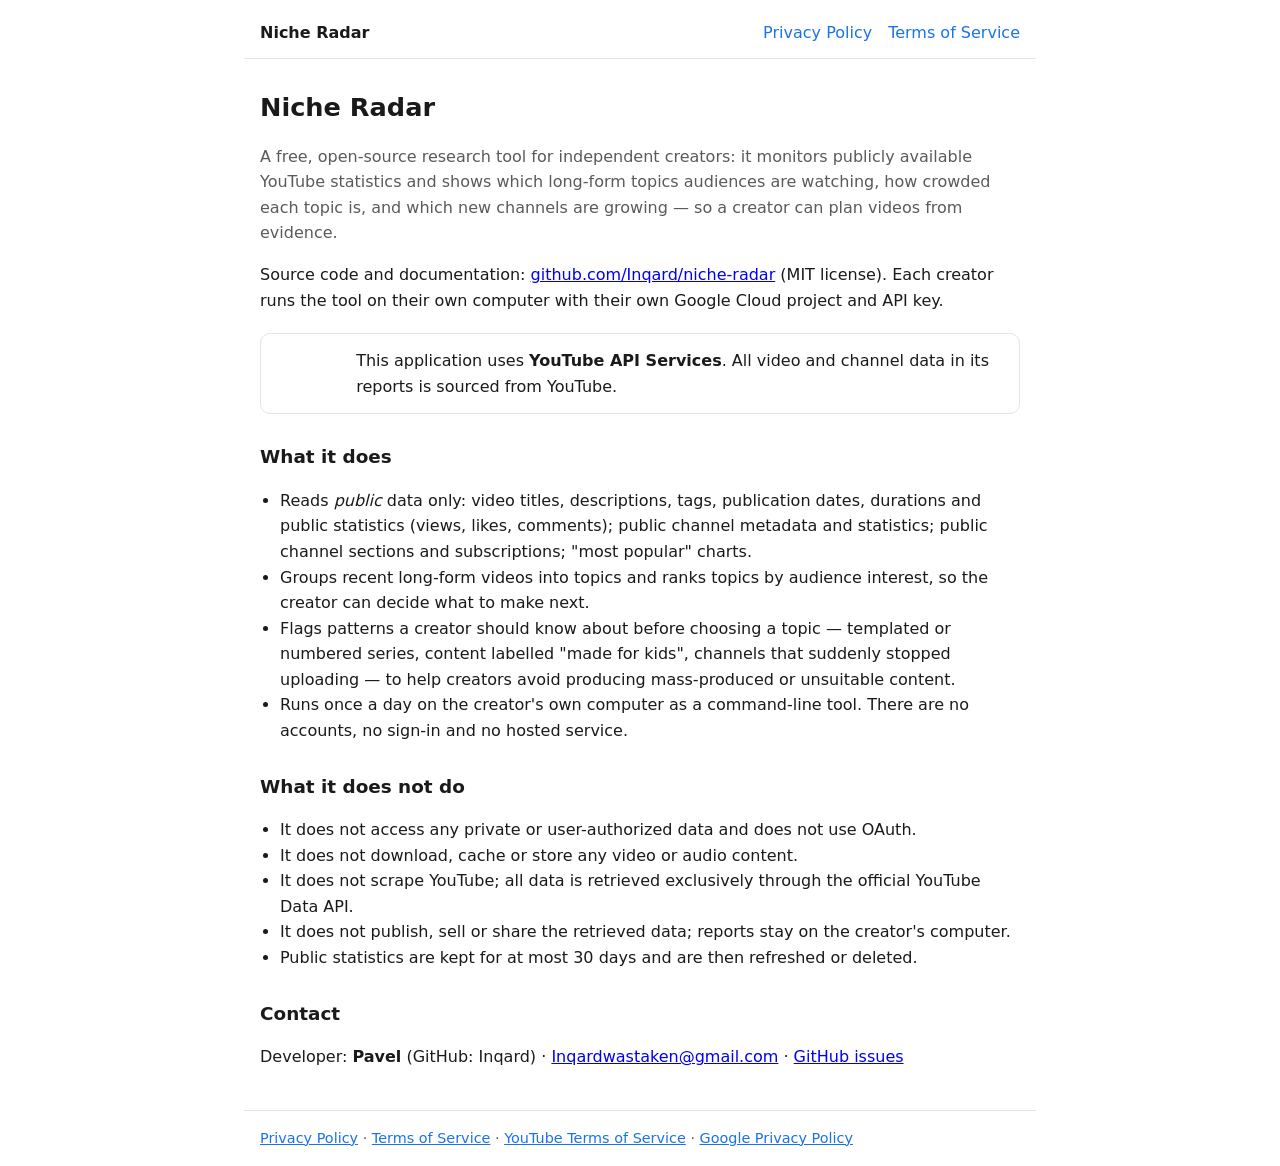
==== index.html @ ec0ed01b "Niche Radar: open-source YouTube niche research tool Public release of the radar: search + charts + " ====
<!doctype html>
<html lang="en">
<head>
  <meta charset="utf-8">
  <meta name="viewport" content="width=device-width, initial-scale=1">
  <title>Niche Radar</title>
  <style>
    :root { --bg: #ffffff; --fg: #1a1a1a; --muted: #5a5a5a; --line: #e4e4e4; --accent: #1a73e8; }
    @media (prefers-color-scheme: dark) {
      :root:not([data-theme="light"]) { --bg: #121212; --fg: #ededed; --muted: #a8a8a8; --line: #2c2c2c; --accent: #8ab4f8; }
    }
    :root[data-theme="dark"] { --bg: #121212; --fg: #ededed; --muted: #a8a8a8; --line: #2c2c2c; --accent: #8ab4f8; }
    body { margin: 0; background: var(--bg); color: var(--fg); font: 16px/1.6 system-ui, -apple-system, "Segoe UI", Roboto, sans-serif; }
    header, main, footer { max-width: 760px; margin: 0 auto; padding: 0 16px; }
    header { display: flex; justify-content: space-between; align-items: center; padding-top: 20px; padding-bottom: 12px; border-bottom: 1px solid var(--line); }
    nav a { margin-left: 16px; color: var(--accent); text-decoration: none; }
    h1 { font-size: 1.6rem; margin: 28px 0 8px; } h2 { font-size: 1.15rem; margin-top: 28px; }
    .muted { color: var(--muted); }
    .attribution { display: flex; align-items: center; gap: 12px; margin: 20px 0; padding: 14px 16px; border: 1px solid var(--line); border-radius: 10px; }
    .attribution img { height: 24px; width: auto; }
    footer { border-top: 1px solid var(--line); margin-top: 40px; padding: 16px; font-size: 0.9rem; color: var(--muted); }
    footer a { color: var(--accent); }
    ul { padding-left: 20px; }
  </style>
</head>
<body>
  <header>
    <strong>Niche Radar</strong>
    <nav><a href="privacy.html">Privacy Policy</a><a href="terms.html">Terms of Service</a></nav>
  </header>
  <main>
    <h1>Niche Radar</h1>
    <p class="muted">A free, open-source research tool for independent creators: it monitors publicly available YouTube statistics and shows which long-form topics audiences are watching, how crowded each topic is, and which new channels are growing — so a creator can plan videos from evidence.</p>
    <p>Source code and documentation: <a href="https://github.com/Inqard/niche-radar" rel="noopener">github.com/Inqard/niche-radar</a> (MIT license). Each creator runs the tool on their own computer with their own Google Cloud project and API key.</p>

    <div class="attribution">
      <!-- Branding guidelines: the app is nonfunctional without YouTube -> the official "developed with YouTube"
           logo, unmodified and clickable; light variant on light backgrounds, dark variant in dark mode.
           Source: https://developers.google.com/youtube/terms/branding-guidelines -->
      <a href="https://www.youtube.com" rel="noopener" aria-label="YouTube">
        <picture>
          <source srcset="developed-with-youtube-sentence-case-dark.png" media="(prefers-color-scheme: dark)">
          <img src="developed-with-youtube-sentence-case-light.png" alt="developed with YouTube">
        </picture>
      </a>
      <span>This application uses <strong>YouTube API Services</strong>. All video and channel data in its reports is sourced from YouTube.</span>
    </div>

    <h2>What it does</h2>
    <ul>
      <li>Reads <em>public</em> data only: video titles, descriptions, tags, publication dates, durations and public statistics (views, likes, comments); public channel metadata and statistics; public channel sections and subscriptions; "most popular" charts.</li>
      <li>Groups recent long-form videos into topics and ranks topics by audience interest, so the creator can decide what to make next.</li>
      <li>Flags patterns a creator should know about before choosing a topic — templated or numbered series, content labelled "made for kids", channels that suddenly stopped uploading — to help creators avoid producing mass-produced or unsuitable content.</li>
      <li>Runs once a day on the creator's own computer as a command-line tool. There are no accounts, no sign-in and no hosted service.</li>
    </ul>

    <h2>What it does not do</h2>
    <ul>
      <li>It does not access any private or user-authorized data and does not use OAuth.</li>
      <li>It does not download, cache or store any video or audio content.</li>
      <li>It does not scrape YouTube; all data is retrieved exclusively through the official YouTube Data API.</li>
      <li>It does not publish, sell or share the retrieved data; reports stay on the creator's computer.</li>
      <li>Public statistics are kept for at most 30 days and are then refreshed or deleted.</li>
    </ul>

    <h2>Contact</h2>
    <p>Developer: <strong>Pavel</strong> (GitHub: Inqard) · <a href="mailto:Inqardwastaken@gmail.com">Inqardwastaken@gmail.com</a> · <a href="https://github.com/Inqard/niche-radar/issues" rel="noopener">GitHub issues</a></p>
  </main>
  <footer>
    <a href="privacy.html">Privacy Policy</a> · <a href="terms.html">Terms of Service</a> ·
    <a href="https://www.youtube.com/t/terms" rel="noopener">YouTube Terms of Service</a> ·
    <a href="https://policies.google.com/privacy" rel="noopener">Google Privacy Policy</a>
  </footer>
</body>
</html>
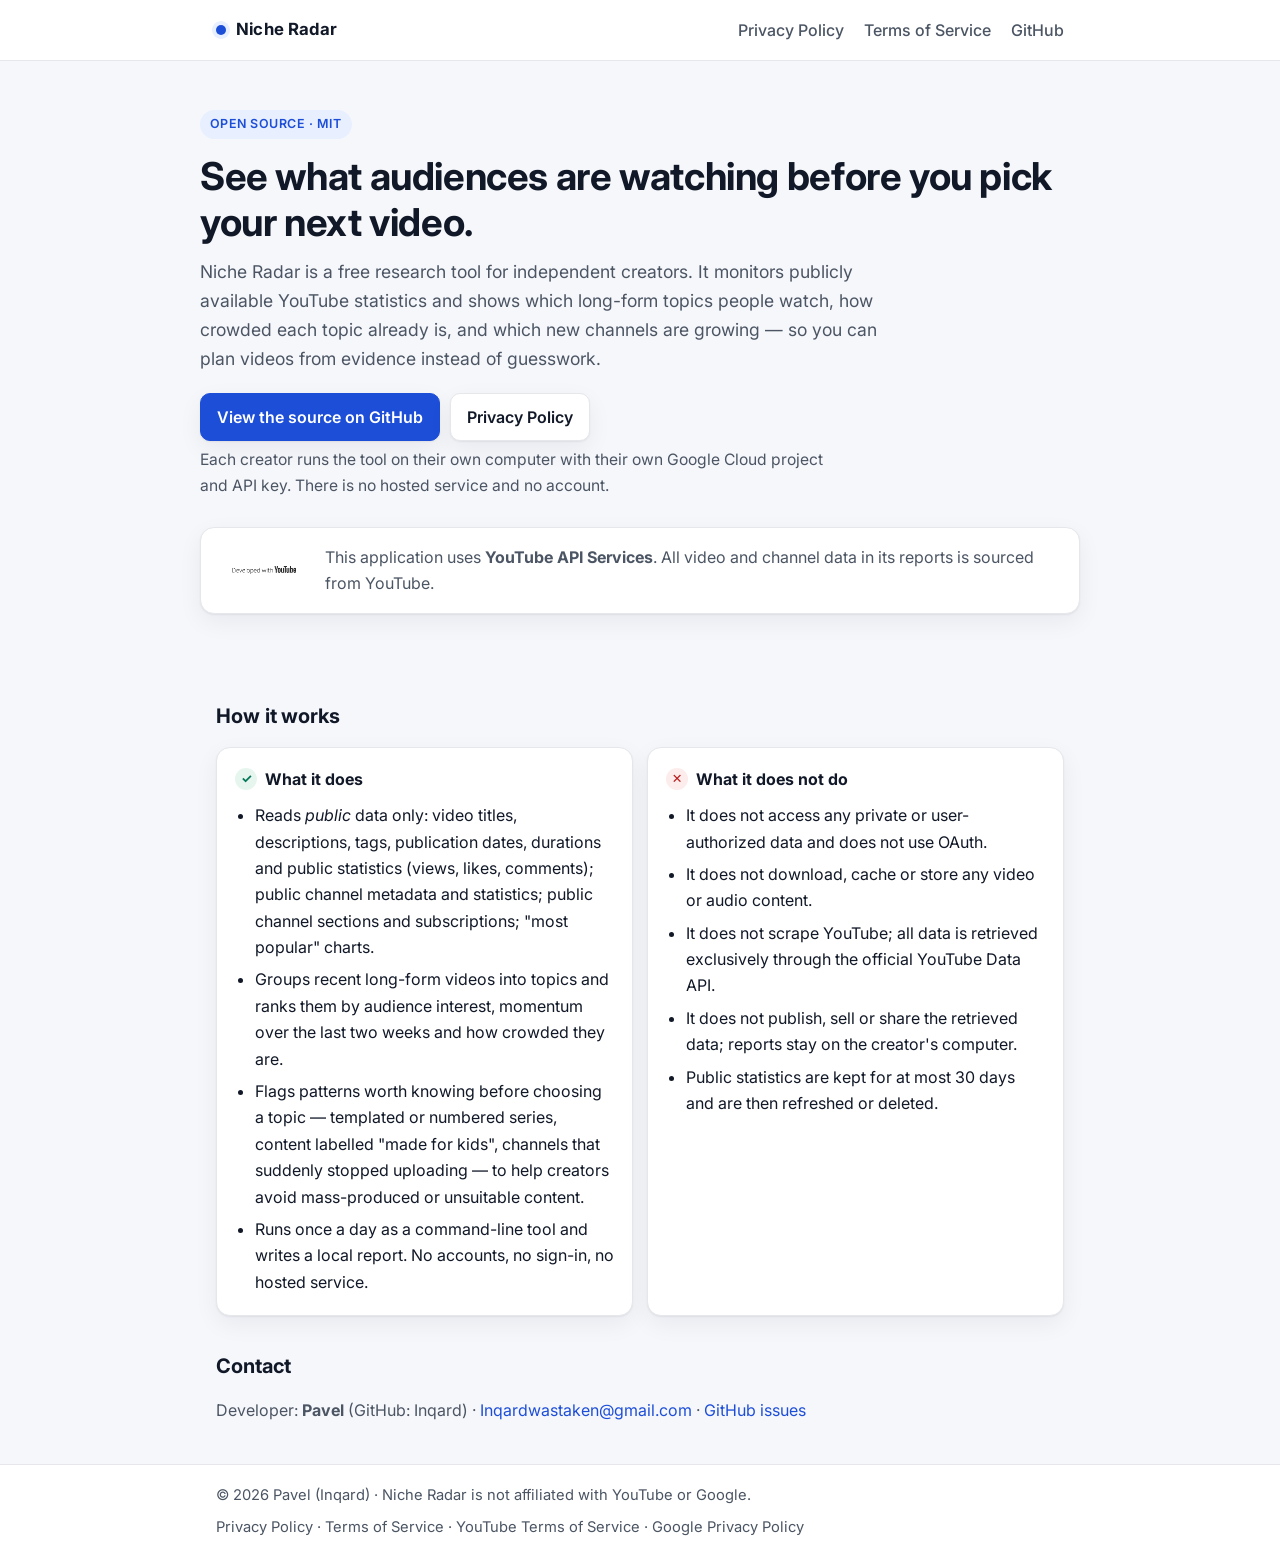
==== commit 20773276: "Site: redesign, fix logo variant (dark logo on light background), sticky footer Co-Authored-By: Clau" ====
--- a/index.html
+++ b/index.html
@@ -4,72 +4,82 @@
   <meta charset="utf-8">
   <meta name="viewport" content="width=device-width, initial-scale=1">
   <title>Niche Radar</title>
-  <style>
-    :root { --bg: #ffffff; --fg: #1a1a1a; --muted: #5a5a5a; --line: #e4e4e4; --accent: #1a73e8; }
-    @media (prefers-color-scheme: dark) {
-      :root:not([data-theme="light"]) { --bg: #121212; --fg: #ededed; --muted: #a8a8a8; --line: #2c2c2c; --accent: #8ab4f8; }
-    }
-    :root[data-theme="dark"] { --bg: #121212; --fg: #ededed; --muted: #a8a8a8; --line: #2c2c2c; --accent: #8ab4f8; }
-    body { margin: 0; background: var(--bg); color: var(--fg); font: 16px/1.6 system-ui, -apple-system, "Segoe UI", Roboto, sans-serif; }
-    header, main, footer { max-width: 760px; margin: 0 auto; padding: 0 16px; }
-    header { display: flex; justify-content: space-between; align-items: center; padding-top: 20px; padding-bottom: 12px; border-bottom: 1px solid var(--line); }
-    nav a { margin-left: 16px; color: var(--accent); text-decoration: none; }
-    h1 { font-size: 1.6rem; margin: 28px 0 8px; } h2 { font-size: 1.15rem; margin-top: 28px; }
-    .muted { color: var(--muted); }
-    .attribution { display: flex; align-items: center; gap: 12px; margin: 20px 0; padding: 14px 16px; border: 1px solid var(--line); border-radius: 10px; }
-    .attribution img { height: 24px; width: auto; }
-    footer { border-top: 1px solid var(--line); margin-top: 40px; padding: 16px; font-size: 0.9rem; color: var(--muted); }
-    footer a { color: var(--accent); }
-    ul { padding-left: 20px; }
-  </style>
+  <meta name="description" content="Free, open-source research tool for independent YouTube creators: which long-form topics audiences watch, how crowded they are, and which new channels are growing.">
+  <link rel="preconnect" href="https://fonts.googleapis.com">
+  <link rel="stylesheet" href="https://fonts.googleapis.com/css2?family=Inter:wght@400;500;600;700&display=swap">
+  <link rel="stylesheet" href="styles.css">
 </head>
 <body>
-  <header>
-    <strong>Niche Radar</strong>
-    <nav><a href="privacy.html">Privacy Policy</a><a href="terms.html">Terms of Service</a></nav>
+  <header class="site-header">
+    <div class="wrap">
+      <a class="brand" href="index.html"><span class="dot"></span>Niche Radar</a>
+      <nav><a href="privacy.html">Privacy Policy</a><a href="terms.html">Terms of Service</a><a href="https://github.com/Inqard/niche-radar" rel="noopener">GitHub</a></nav>
+    </div>
   </header>
+
   <main>
-    <h1>Niche Radar</h1>
-    <p class="muted">A free, open-source research tool for independent creators: it monitors publicly available YouTube statistics and shows which long-form topics audiences are watching, how crowded each topic is, and which new channels are growing — so a creator can plan videos from evidence.</p>
-    <p>Source code and documentation: <a href="https://github.com/Inqard/niche-radar" rel="noopener">github.com/Inqard/niche-radar</a> (MIT license). Each creator runs the tool on their own computer with their own Google Cloud project and API key.</p>
+    <section class="hero wrap">
+      <span class="badge">Open source · MIT</span>
+      <h1>See what audiences are watching before you pick your next video.</h1>
+      <p class="lead">Niche Radar is a free research tool for independent creators. It monitors publicly available YouTube statistics and shows which long-form topics people watch, how crowded each topic already is, and which new channels are growing — so you can plan videos from evidence instead of guesswork.</p>
+      <div class="actions">
+        <a class="btn primary" href="https://github.com/Inqard/niche-radar" rel="noopener">View the source on GitHub</a>
+        <a class="btn" href="privacy.html">Privacy Policy</a>
+      </div>
+      <p class="lead" style="font-size:.98rem">Each creator runs the tool on their own computer with their own Google Cloud project and API key. There is no hosted service and no account.</p>
 
-    <div class="attribution">
-      <!-- Branding guidelines: the app is nonfunctional without YouTube -> the official "developed with YouTube"
-           logo, unmodified and clickable; light variant on light backgrounds, dark variant in dark mode.
-           Source: https://developers.google.com/youtube/terms/branding-guidelines -->
-      <a href="https://www.youtube.com" rel="noopener" aria-label="YouTube">
-        <picture>
-          <source srcset="developed-with-youtube-sentence-case-dark.png" media="(prefers-color-scheme: dark)">
-          <img src="developed-with-youtube-sentence-case-light.png" alt="developed with YouTube">
-        </picture>
-      </a>
-      <span>This application uses <strong>YouTube API Services</strong>. All video and channel data in its reports is sourced from YouTube.</span>
+      <div class="attribution">
+        <!-- Branding guidelines: the app is nonfunctional without YouTube -> official "developed with YouTube" logo,
+             unmodified and clickable. Google names the files by logo colour: "dark" = dark logo for light backgrounds,
+             "light" = white logo for dark backgrounds. Source: https://developers.google.com/youtube/terms/branding-guidelines -->
+        <a href="https://www.youtube.com" rel="noopener" aria-label="YouTube">
+          <picture>
+            <source srcset="developed-with-youtube-sentence-case-light.png" media="(prefers-color-scheme: dark)">
+            <img src="developed-with-youtube-sentence-case-dark.png" alt="developed with YouTube">
+          </picture>
+        </a>
+        <p>This application uses <strong>YouTube API Services</strong>. All video and channel data in its reports is sourced from YouTube.</p>
+      </div>
+    </section>
+
+    <section class="wrap">
+      <h2>How it works</h2>
+      <div class="grid">
+        <div class="card">
+          <h3><span class="pill ok">✓</span>What it does</h3>
+          <ul>
+            <li>Reads <em>public</em> data only: video titles, descriptions, tags, publication dates, durations and public statistics (views, likes, comments); public channel metadata and statistics; public channel sections and subscriptions; "most popular" charts.</li>
+            <li>Groups recent long-form videos into topics and ranks them by audience interest, momentum over the last two weeks and how crowded they are.</li>
+            <li>Flags patterns worth knowing before choosing a topic — templated or numbered series, content labelled "made for kids", channels that suddenly stopped uploading — to help creators avoid mass-produced or unsuitable content.</li>
+            <li>Runs once a day as a command-line tool and writes a local report. No accounts, no sign-in, no hosted service.</li>
+          </ul>
+        </div>
+        <div class="card">
+          <h3><span class="pill no">✕</span>What it does not do</h3>
+          <ul>
+            <li>It does not access any private or user-authorized data and does not use OAuth.</li>
+            <li>It does not download, cache or store any video or audio content.</li>
+            <li>It does not scrape YouTube; all data is retrieved exclusively through the official YouTube Data API.</li>
+            <li>It does not publish, sell or share the retrieved data; reports stay on the creator's computer.</li>
+            <li>Public statistics are kept for at most 30 days and are then refreshed or deleted.</li>
+          </ul>
+        </div>
+      </div>
+
+      <h2>Contact</h2>
+      <p class="contact">Developer: <strong>Pavel</strong> (GitHub: Inqard) · <a href="mailto:Inqardwastaken@gmail.com">Inqardwastaken@gmail.com</a> · <a href="https://github.com/Inqard/niche-radar/issues" rel="noopener">GitHub issues</a></p>
+    </section>
+  </main>
+
+  <footer class="site-footer">
+    <div class="wrap">
+      <span>© 2026 Pavel (Inqard) · Niche Radar is not affiliated with YouTube or Google.</span>
+      <span>
+        <a href="privacy.html">Privacy Policy</a> · <a href="terms.html">Terms of Service</a> ·
+        <a href="https://www.youtube.com/t/terms" rel="noopener">YouTube Terms of Service</a> ·
+        <a href="https://policies.google.com/privacy" rel="noopener">Google Privacy Policy</a>
+      </span>
     </div>
-
-    <h2>What it does</h2>
-    <ul>
-      <li>Reads <em>public</em> data only: video titles, descriptions, tags, publication dates, durations and public statistics (views, likes, comments); public channel metadata and statistics; public channel sections and subscriptions; "most popular" charts.</li>
-      <li>Groups recent long-form videos into topics and ranks topics by audience interest, so the creator can decide what to make next.</li>
-      <li>Flags patterns a creator should know about before choosing a topic — templated or numbered series, content labelled "made for kids", channels that suddenly stopped uploading — to help creators avoid producing mass-produced or unsuitable content.</li>
-      <li>Runs once a day on the creator's own computer as a command-line tool. There are no accounts, no sign-in and no hosted service.</li>
-    </ul>
-
-    <h2>What it does not do</h2>
-    <ul>
-      <li>It does not access any private or user-authorized data and does not use OAuth.</li>
-      <li>It does not download, cache or store any video or audio content.</li>
-      <li>It does not scrape YouTube; all data is retrieved exclusively through the official YouTube Data API.</li>
-      <li>It does not publish, sell or share the retrieved data; reports stay on the creator's computer.</li>
-      <li>Public statistics are kept for at most 30 days and are then refreshed or deleted.</li>
-    </ul>
-
-    <h2>Contact</h2>
-    <p>Developer: <strong>Pavel</strong> (GitHub: Inqard) · <a href="mailto:Inqardwastaken@gmail.com">Inqardwastaken@gmail.com</a> · <a href="https://github.com/Inqard/niche-radar/issues" rel="noopener">GitHub issues</a></p>
-  </main>
-  <footer>
-    <a href="privacy.html">Privacy Policy</a> · <a href="terms.html">Terms of Service</a> ·
-    <a href="https://www.youtube.com/t/terms" rel="noopener">YouTube Terms of Service</a> ·
-    <a href="https://policies.google.com/privacy" rel="noopener">Google Privacy Policy</a>
   </footer>
 </body>
 </html>
--- a/styles.css
+++ b/styles.css
@@ -0,0 +1,93 @@
+:root {
+  --bg: #f6f7fb;
+  --surface: #ffffff;
+  --fg: #111827;
+  --muted: #4b5563;
+  --line: #e5e7eb;
+  --accent: #1d4ed8;
+  --accent-soft: #e8efff;
+  --ok: #047857;
+  --ok-soft: #e6f6ef;
+  --no: #b91c1c;
+  --no-soft: #fdecec;
+  --shadow: 0 1px 2px rgba(17, 24, 39, .06), 0 8px 24px rgba(17, 24, 39, .06);
+}
+@media (prefers-color-scheme: dark) {
+  :root:not([data-theme="light"]) {
+    --bg: #0f1115; --surface: #171a21; --fg: #e9ecf1; --muted: #a3abb8; --line: #2a2f3a;
+    --accent: #8ab4f8; --accent-soft: #1b2740; --ok: #6ee7b7; --ok-soft: #0f2a21; --no: #fca5a5; --no-soft: #341a1a;
+    --shadow: 0 1px 2px rgba(0, 0, 0, .4), 0 8px 24px rgba(0, 0, 0, .35);
+  }
+}
+:root[data-theme="dark"] {
+  --bg: #0f1115; --surface: #171a21; --fg: #e9ecf1; --muted: #a3abb8; --line: #2a2f3a;
+  --accent: #8ab4f8; --accent-soft: #1b2740; --ok: #6ee7b7; --ok-soft: #0f2a21; --no: #fca5a5; --no-soft: #341a1a;
+  --shadow: 0 1px 2px rgba(0, 0, 0, .4), 0 8px 24px rgba(0, 0, 0, .35);
+}
+
+* { box-sizing: border-box; }
+html, body { height: 100%; }
+body {
+  margin: 0; background: var(--bg); color: var(--fg);
+  font: 16px/1.65 "Inter", system-ui, -apple-system, "Segoe UI", Roboto, sans-serif;
+  display: flex; flex-direction: column; min-height: 100vh;
+}
+a { color: var(--accent); text-decoration: none; }
+a:hover { text-decoration: underline; }
+.wrap { width: 100%; max-width: 880px; margin: 0 auto; padding: 0 16px; }
+
+/* header */
+.site-header { background: var(--surface); border-bottom: 1px solid var(--line); position: sticky; top: 0; z-index: 10; }
+.site-header .wrap { display: flex; align-items: center; justify-content: space-between; height: 60px; }
+.brand { font-weight: 700; font-size: 1.05rem; color: var(--fg); letter-spacing: .01em; display: flex; align-items: center; gap: 10px; }
+.brand .dot { width: 10px; height: 10px; border-radius: 50%; background: var(--accent); box-shadow: 0 0 0 4px var(--accent-soft); }
+.site-header nav a { margin-left: 20px; color: var(--muted); font-weight: 500; }
+.site-header nav a:hover, .site-header nav a[aria-current="page"] { color: var(--fg); text-decoration: none; }
+
+/* main */
+main { flex: 1; }
+.hero { padding: 48px 0 24px; }
+.badge { display: inline-block; font-size: .78rem; font-weight: 600; letter-spacing: .04em; text-transform: uppercase; color: var(--accent); background: var(--accent-soft); border-radius: 999px; padding: 4px 10px; margin-bottom: 14px; }
+h1 { font-size: clamp(1.8rem, 4vw, 2.4rem); line-height: 1.2; margin: 0 0 12px; letter-spacing: -.01em; }
+.lead { font-size: 1.1rem; color: var(--muted); margin: 0 0 20px; max-width: 64ch; }
+.actions { display: flex; flex-wrap: wrap; gap: 10px; margin: 18px 0 6px; }
+.btn { display: inline-flex; align-items: center; gap: 8px; padding: 10px 16px; border-radius: 10px; font-weight: 600; border: 1px solid var(--line); background: var(--surface); color: var(--fg); box-shadow: var(--shadow); }
+.btn:hover { text-decoration: none; border-color: var(--accent); }
+.btn.primary { background: var(--accent); border-color: var(--accent); color: #fff; }
+.btn.primary:hover { filter: brightness(1.08); }
+
+.attribution { display: flex; align-items: center; gap: 16px; margin: 28px 0; padding: 16px 18px; background: var(--surface); border: 1px solid var(--line); border-radius: 14px; box-shadow: var(--shadow); }
+.attribution img { height: 32px; width: auto; display: block; }
+.attribution p { margin: 0; color: var(--muted); }
+
+h2 { font-size: 1.25rem; margin: 34px 0 14px; letter-spacing: -.005em; }
+.grid { display: grid; grid-template-columns: repeat(auto-fit, minmax(260px, 1fr)); gap: 14px; }
+.card { background: var(--surface); border: 1px solid var(--line); border-radius: 14px; padding: 18px 18px 14px; box-shadow: var(--shadow); }
+.card h3 { margin: 0 0 10px; font-size: 1rem; display: flex; align-items: center; gap: 8px; }
+.card ul { margin: 0; padding-left: 20px; }
+.card li { margin: 6px 0; color: var(--fg); }
+.pill { display: inline-flex; align-items: center; justify-content: center; width: 22px; height: 22px; border-radius: 50%; font-size: .8rem; font-weight: 700; }
+.pill.ok { background: var(--ok-soft); color: var(--ok); }
+.pill.no { background: var(--no-soft); color: var(--no); }
+
+.contact { margin: 10px 0 40px; color: var(--muted); }
+
+/* long-form pages */
+.doc { padding: 40px 0 48px; }
+.doc .meta { color: var(--muted); margin: 0 0 24px; }
+.doc h2 { font-size: 1.15rem; margin: 30px 0 10px; }
+.doc p, .doc li { color: var(--fg); }
+.doc ul { padding-left: 20px; }
+.doc .card { margin-top: 10px; }
+
+/* footer */
+.site-footer { background: var(--surface); border-top: 1px solid var(--line); color: var(--muted); font-size: .92rem; }
+.site-footer .wrap { display: flex; flex-wrap: wrap; gap: 8px 18px; align-items: center; justify-content: space-between; padding: 18px 16px; }
+.site-footer a { color: var(--muted); }
+.site-footer a:hover { color: var(--fg); }
+
+@media (max-width: 600px) {
+  .site-header nav a { margin-left: 14px; }
+  .attribution { flex-direction: column; align-items: flex-start; }
+  .hero { padding-top: 32px; }
+}
